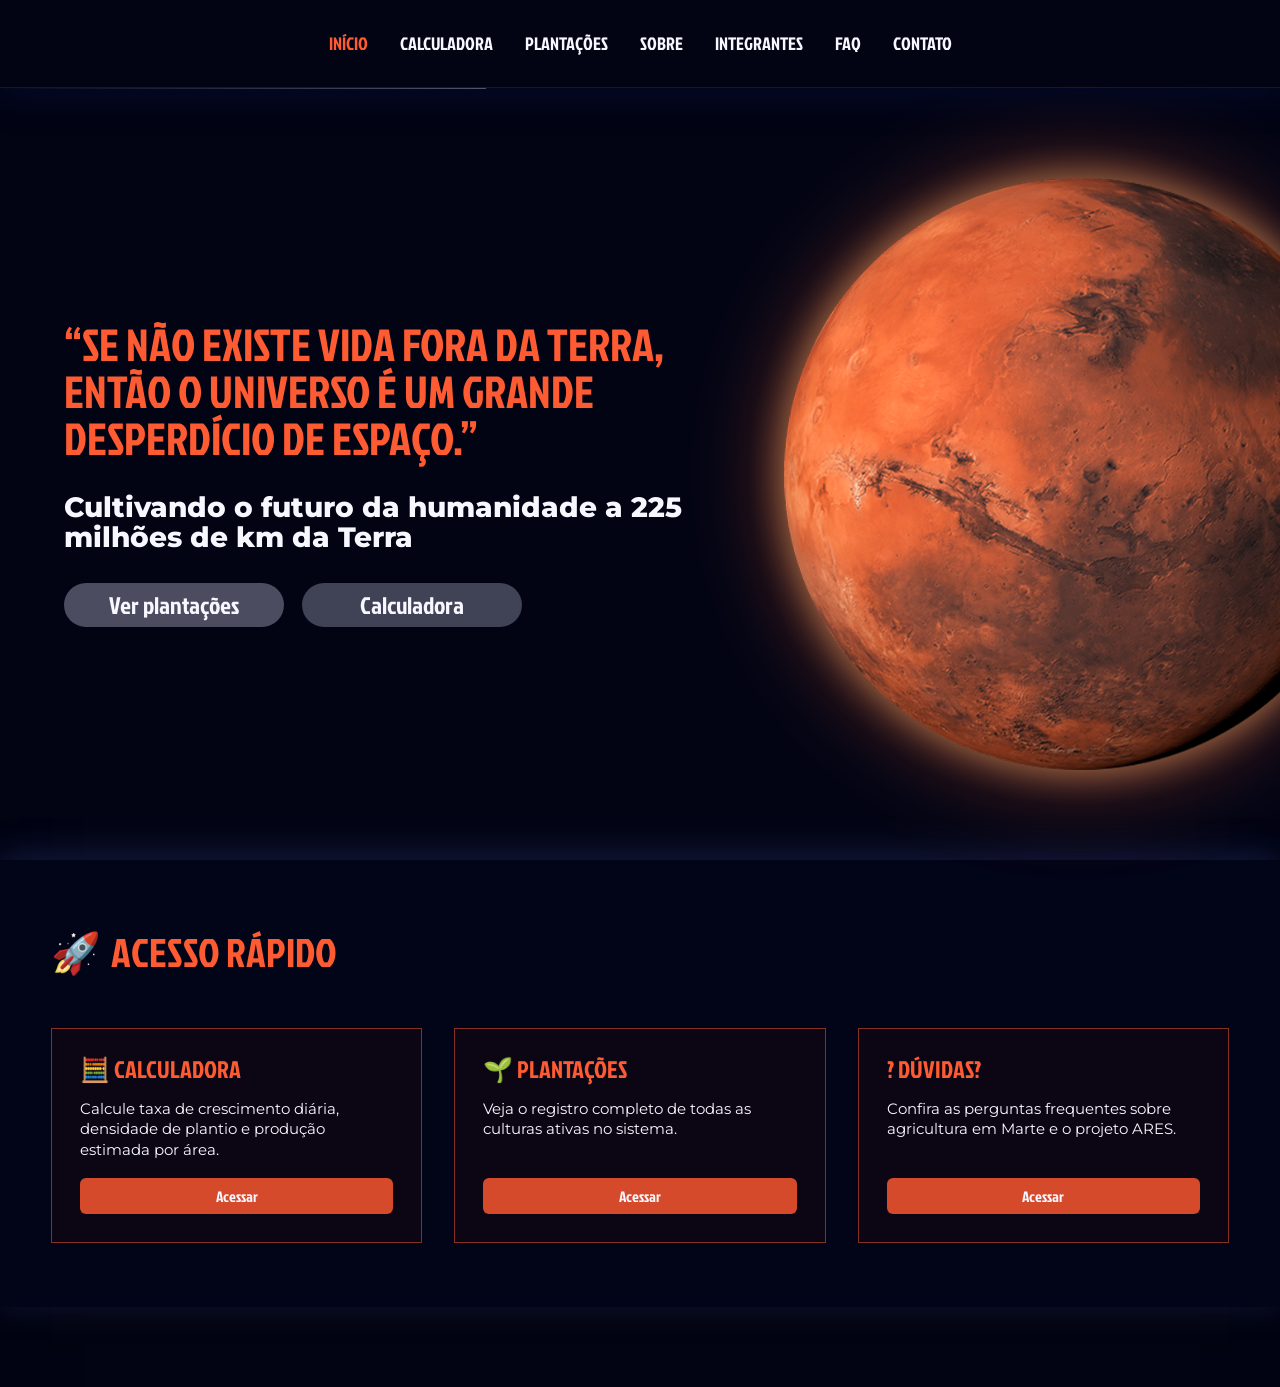
==== index.html @ 5e8f336f "página de inicio finalizada" ====
<!DOCTYPE html>
<html lang="pt-br">
<head>
    <meta charset="UTF-8">
    <meta name="viewport" content="width=device-width, initial-scale=1.0">
    <title>Global Solution</title>
    <link rel="stylesheet" href="css/style.css">
</head>
<body>
    <nav class="navbar" aria-label="Navega&ccedil;&atilde;o principal">

        <input class="nav-toggle" type="checkbox" id="nav-toggle" aria-label="Abrir menu">
        <label class="menu-button" for="nav-toggle" aria-label="Abrir menu">
            <span class="menu-icon"></span>
        </label>

        <div class="nav-links">
            <a class="nav-link active" href="index.html">In&iacute;cio</a>
            <a class="nav-link" href="calculadora.html">Calculadora</a>
            <a class="nav-link" href="plantacoes.html">Planta&ccedil;&otilde;es</a>
            <a class="nav-link" href="sobre.html">Sobre</a>
            <a class="nav-link" href="integrantes.html">Integrantes</a>
            <a class="nav-link" href="faq.html">FAQ</a>
            <a class="nav-link" href="contato.html">Contato</a>
        </div>
    </nav>

    <main>
        <section id="hero" aria-labelledby="hero-title">
            <div class="hero-content">
                <h1 id="hero-title">“Se não existe vida fora da Terra, então o universo é um grande desperdício de espaço.”</h1>
                <h2>Cultivando o futuro da humanidade a 225 milhões de km da Terra</h2>
                <div class="hero-actions" aria-label="A&ccedil;&otilde;es principais">
                    <a class="button" href="plantacoes.html">Ver planta&ccedil;&otilde;es</a>
                    <a class="button button-secondary" href="calculadora.html">Calculadora</a>
                </div>
            </div>

            <div class="hero-image" aria-hidden="true">
                <img src="assets/MARS.png" alt="">
            </div>
        </section>

        <section class="quick-access" aria-labelledby="quick-title">
            <h2 id="quick-title"><span aria-hidden="true">&#128640;</span> Acesso r&aacute;pido</h2>

            <div class="quick-grid">
                <article class="quick-card">
                    <h3><span aria-hidden="true">&#129518;</span> Calculadora</h3>
                    <p>Calcule taxa de crescimento di&aacute;ria, densidade de plantio e produ&ccedil;&atilde;o estimada por &aacute;rea.</p>
                    <a class="card-button" href="calculadora.html">Acessar</a>
                </article>

                <article class="quick-card">
                    <h3><span aria-hidden="true">&#127793;</span> Planta&ccedil;&otilde;es</h3>
                    <p>Veja o registro completo de todas as culturas ativas no sistema.</p>
                    <a class="card-button" href="plantacoes.html">Acessar</a>
                </article>

                <article class="quick-card">
                    <h3><span aria-hidden="true">?</span> D&uacute;vidas?</h3>
                    <p>Confira as perguntas frequentes sobre agricultura em Marte e o projeto ARES.</p>
                    <a class="card-button" href="faq.html">Acessar</a>
                </article>
            </div>
        </section>
    </main>
</body>
</html>
---- css/style.css ----
@import url('https://fonts.googleapis.com/css2?family=Jockey+One&family=Montserrat:wght@400;500;600;700;800&display=swap');

:root {
    --bg: #020414;
    --panel: #030518;
    --panel-soft: #080a22;
    --text: #f7f7ff;
    --muted: #d8d8e4;
    --accent: #ff5b32;
    --accent-dark: #d64a2c;
    --line: rgba(255, 91, 50, 0.5);
    --glow: rgba(77, 88, 184, 0.28);
}

* {
    box-sizing: border-box;
    margin: 0;
    padding: 0;
}

html {
    scroll-behavior: smooth;
}

body {
    min-height: 100vh;
    overflow-x: hidden;
    background-color: #020414;
    font-family: "Montserrat", sans-serif;
}
.navbar {
    height: 5.5rem;
    display: flex;
    align-items: center;
    justify-content: center;
    gap: 2rem;
    padding: 0 4%;
    border-bottom: 1px solid rgba(255, 255, 255, 0.08);
    box-shadow: 0 10px 34px rgba(9, 15, 59, 0.45);
    position: relative;
    z-index: 10;
}
.nav-toggle {
    display: none;
}
.menu-button {
    width: 2.75rem;
    height: 2.75rem;
    display: none;
    align-items: center;
    justify-content: center;
    border: 1px solid rgba(255, 91, 50, 0.55);
    border-radius: 8px;
    background: rgba(8, 10, 34, 0.82);
    cursor: pointer;
    position: absolute;
    margin-left: 80%;
}
.menu-icon,
.menu-icon::before,
.menu-icon::after {
    width: 1.375rem;
    height: 0.125rem;
    display: block;
    background: var(--text);
}
.menu-icon {
    position: relative;
}
.menu-icon::before,
.menu-icon::after {
    content: "";
    position: absolute;
}

.menu-icon::before {
    top: -0.4375rem;
}

.menu-icon::after {
    top: 0.4375rem;
}
.nav-links {
    display: flex;
    align-items: center;
    justify-content: center;
    gap: 2rem;
}
.nav-link {
    color: var(--text);
    font-family: "Jockey One", sans-serif;
    font-size: 1.1rem;
    font-weight: 500;
    line-height: 1;
    text-decoration: none;
    text-transform: uppercase;
    transition: color 0.2s ease, transform 0.2s ease;
    white-space: nowrap;
}
.nav-link:hover,
.nav-link:focus,
.nav-link.active {
    color: var(--accent);
}
.nav-link:focus-visible,
.menu-button:focus-visible,
.button:focus-visible,
.card-button:focus-visible {
    outline: 2px solid var(--accent);
    outline-offset: 4px;
}
main {
    width: 100%;
    margin: 0 auto;
    padding-bottom: 5rem;
}
#hero {
    min-height: 38rem;
    display: flex;
    align-items: center;
    justify-content: space-between;
    position: relative;
    padding-top: 3rem;
    padding-bottom: 3rem;
}
#hero::before {
    content: "";
    position: absolute;
    top: 0;
    left: 0;
    width: 38%;
    height: 0.0625rem;
    background: linear-gradient(90deg, transparent, rgba(255, 255, 255, 0.45));
}
.hero-content {
    width: 52%;
    display: flex;
    flex-direction: column;
    align-items: flex-start;
    gap: 1.875rem;
    z-index: 1;
    margin-left: 5%;
}

.hero-content h1,
.quick-access h2,
.quick-card h3 {
    font-family: "Jockey One", sans-serif;
    font-weight: 500;
    text-transform: uppercase;
    letter-spacing: 0;
}

.hero-content h1 {
    color: var(--accent);
    font-size: 2.8rem;
    line-height: 1.05;
}

.hero-content h2 {
    color: var(--text);
    font-size: 1.75rem;
    line-height: 1.08;
    font-family: "Montserrat", sans-serif;
    font-weight: 800;
}

.hero-actions {
    display: flex;
    flex-wrap: wrap;
    gap: 1.125rem;
    width: 100%;
}
.button,
.card-button {
    height: 2.75rem;
    display: flex;
    align-items: center;
    justify-content: center;
    border-radius: 30px;
    background: rgba(116, 118, 138, 0.64);
    color: var(--text);
    font-family: "Jockey One", sans-serif;
    font-size: 1.5rem;
    text-decoration: none;
    transition: transform 0.2s ease, background 0.2s ease;
}

.button {
    width: 13.75rem;
    padding: 0 1.5rem;
}

.button:hover,
.button:focus,
.card-button:hover,
.card-button:focus {
    background: var(--accent);
    transform: translateY(-2px);
}

.button-secondary {
    background: rgba(116, 118, 138, 0.55);
}
.hero-image {
    width: 42%;
    filter: drop-shadow(0 0 2.875rem rgba(255, 105, 52, 0.42));
}
.hero-image img {
    width: 100%;
    height: auto;
    display: block;
}
.quick-access {
    width: 100%;
    padding: 4rem 4%;
    background: rgba(3, 5, 24, 0.94);
    box-shadow: 0 -4px 2.125rem var(--glow), 0 1.5rem 3.375rem rgba(0, 0, 0, 0.38);
}

.quick-access h2 {
    display: flex;
    align-items: center;
    gap: 0.625rem;
    color: var(--accent);
    font-size: 2.5rem;
}

.quick-grid {
    display: grid;
    grid-template-columns: repeat(3, 1fr);
    gap: 2rem;
    margin-top: 3rem;
}

.quick-card {
    display: flex;
    flex-direction: column;
    align-items: flex-start;
    gap: 1.125rem;
    padding: 1.75rem;
    border: 1px solid var(--line);
    border-radius: 0;
    background: rgba(16, 7, 20, 0.72);
}
.quick-card h3 {
    color: var(--accent);
    font-size: 1.5rem;
    line-height: 1;
}

.quick-card p {
    color: var(--text);
    font-size: 0.95rem;
    line-height: 1.35;
}

.card-button {
    width: 100%;
    height: 2.25rem;
    margin-top: auto;
    border-radius: 6px;
    background: var(--accent-dark);
    font-size: 0.92rem;
}
/*--------------responsividade--------------------*/
@media (max-width: 1024px) {
    .navbar {
        gap: 1.25rem;
    }
    .nav-link {
        font-size: 0.95rem;
    }
    .hero-content h1 {
        font-size: 2.2rem;
    }
    .hero-content h2 {
        font-size: 1.4rem;
    }
    .quick-access h2 {
        font-size: 2rem;
    }
    .quick-card h3 {
        font-size: 1.25rem;
    }
    .quick-grid {
        gap: 1.25rem;
    }
}

@media (max-width: 768px) {

    .menu-button {
        display: flex;
    }
    .nav-links {
        display: none;
        flex-direction: column;
        align-items: flex-start;
        gap: 0;
        position: absolute;
        top: 5.5rem;
        left: 0;
        width: 100%;
        background: rgba(3, 5, 24, 0.98);
        border-top: 1px solid rgba(255, 91, 50, 0.3);
        padding: 1rem 0;
        z-index: 100;
    }
    .nav-toggle:checked ~ .nav-links {
        display: flex;
    }
    .nav-link {
        width: 100%;
        padding: 0.875rem 4%;
        font-size: 1rem;
        border-bottom: 1px solid rgba(255, 255, 255, 0.05);
    }
    .nav-link:last-child {
        border-bottom: none;
    }
    #hero {
        flex-direction: column;
        align-items: center;
        text-align: center;
        min-height: auto;
        padding-top: 2.5rem;
        padding-bottom: 2rem;
    }
    .hero-content {
        width: 100%;
        align-items: center;
        margin-left: 0;
    }
    .hero-content h1 {
        font-size: 1.9rem;
    }
    .hero-content h2 {
        font-size: 1.2rem;
    }
    .hero-actions {
        justify-content: center;
    }
    .hero-image {
        width: 100%;  
    }
    .quick-access {
        padding: 2.5rem 4%;
    }
    .quick-access h2 {
        font-size: 1.75rem;
    }
    .quick-grid {
        grid-template-columns: 1fr;
        gap: 1.25rem;
        margin-top: 2rem;
    }
    .quick-card {
        min-height: auto;
    }
}

@media (max-width: 600px) {
    .navbar {
        height: 4.5rem;
    }
    .nav-links {
        top: 4.5rem;
    }
    .menu-button {
        width: 2.5rem;
        height: 2.5rem;
    }
    main {
        width: 94%;
    }
    #hero {
        padding-top: 2rem;
    }
    .hero-content h1 {
        font-size: 1.6rem;
    }
    .hero-content h2 {
        font-size: 1.05rem;
    }
    .button {
        width: 100%;
    }
    .hero-image {
        width: 95%;
    }
    .quick-access h2 {
        font-size: 1.5rem;
    }
    .quick-card h3 {
        font-size: 1.15rem;
    }
    .quick-card p {
        font-size: 0.9rem;
    }
}

@media (max-width: 430px) {
    main {
        width: 96%;
    }
    .hero-content h1 {
        font-size: 1.35rem;
    }
    .hero-content h2 {
        font-size: 0.95rem;
    }
    .hero-image {
        width: 95%;
    }
    .quick-access {
        padding: 2rem 3%;
    }
    .quick-access h2 {
        font-size: 1.3rem;
    }
    .quick-card {
        padding: 1.25rem;
    }
    .quick-card h3 {
        font-size: 1.05rem;
    }
}
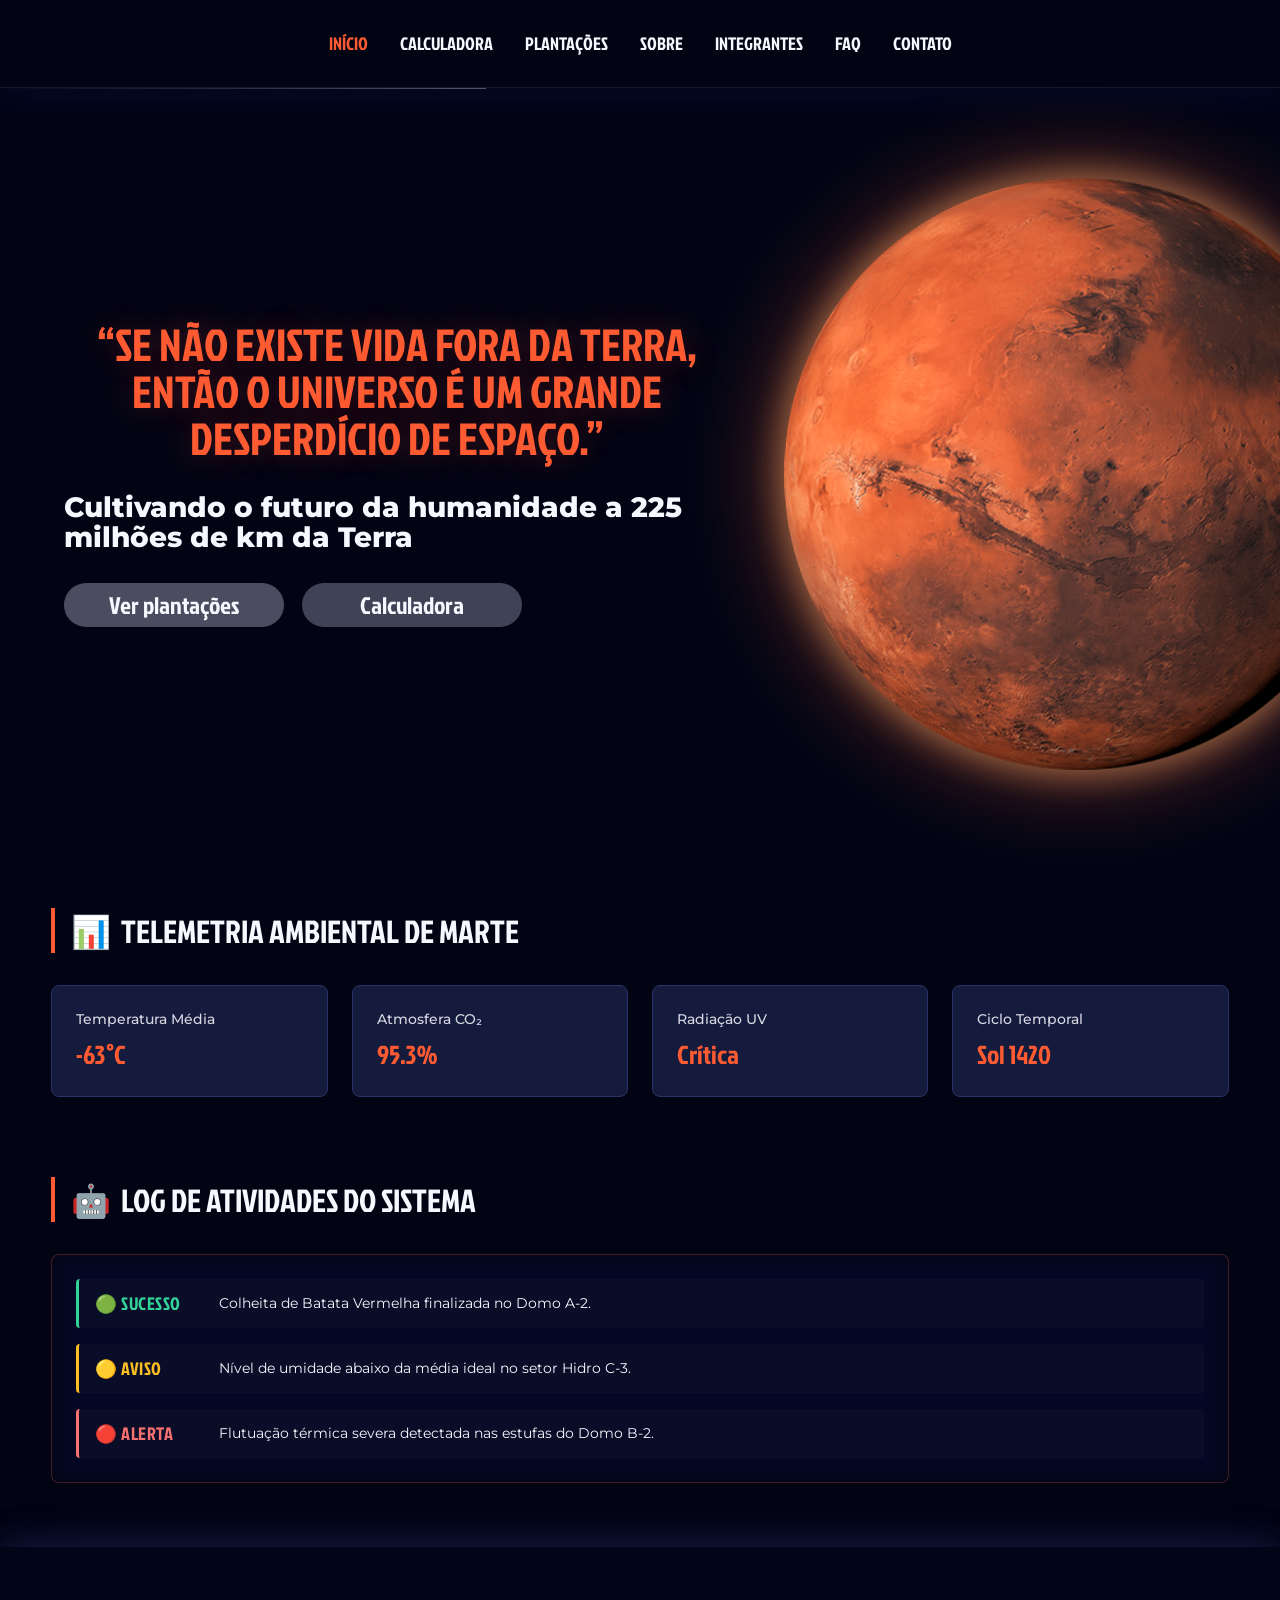
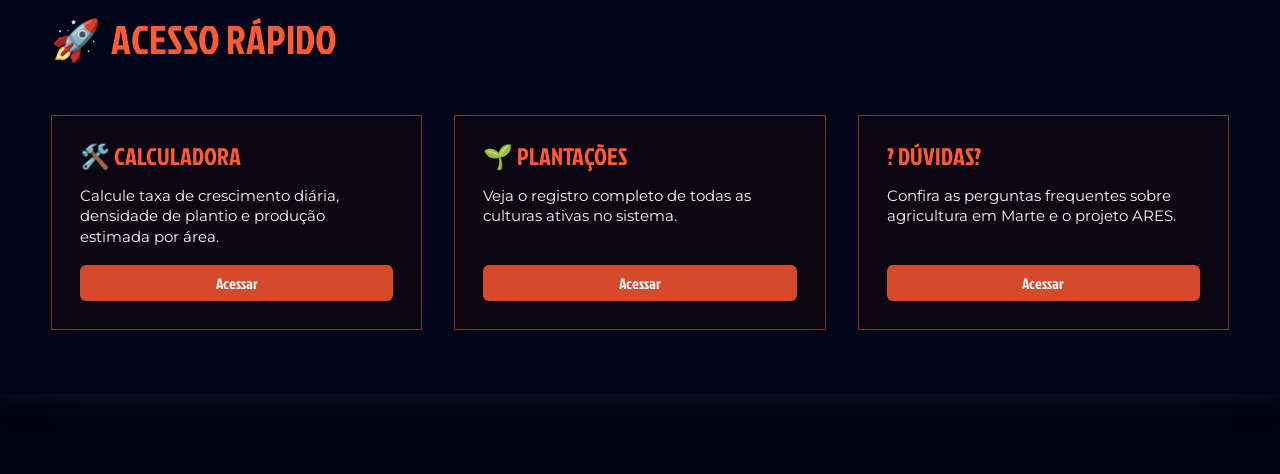
==== commit 65c2b225: "ajustes e finalização do projeto" ====
--- a/index.html
+++ b/index.html
@@ -7,17 +7,16 @@
     <link rel="stylesheet" href="css/style.css">
 </head>
 <body>
-    <nav class="navbar" aria-label="Navega&ccedil;&atilde;o principal">
-
+    <nav class="navbar" aria-label="Navegação principal">
         <input class="nav-toggle" type="checkbox" id="nav-toggle" aria-label="Abrir menu">
         <label class="menu-button" for="nav-toggle" aria-label="Abrir menu">
             <span class="menu-icon"></span>
         </label>
 
         <div class="nav-links">
-            <a class="nav-link active" href="index.html">In&iacute;cio</a>
+            <a class="nav-link active" href="index.html">Início</a>
             <a class="nav-link" href="calculadora.html">Calculadora</a>
-            <a class="nav-link" href="plantacoes.html">Planta&ccedil;&otilde;es</a>
+            <a class="nav-link" href="plantacoes.html">Plantações</a>
             <a class="nav-link" href="sobre.html">Sobre</a>
             <a class="nav-link" href="integrantes.html">Integrantes</a>
             <a class="nav-link" href="faq.html">FAQ</a>
@@ -30,8 +29,8 @@
             <div class="hero-content">
                 <h1 id="hero-title">“Se não existe vida fora da Terra, então o universo é um grande desperdício de espaço.”</h1>
                 <h2>Cultivando o futuro da humanidade a 225 milhões de km da Terra</h2>
-                <div class="hero-actions" aria-label="A&ccedil;&otilde;es principais">
-                    <a class="button" href="plantacoes.html">Ver planta&ccedil;&otilde;es</a>
+                <div class="hero-actions" aria-label="Ações principais">
+                    <a class="button" href="plantacoes.html">Ver plantações</a>
                     <a class="button button-secondary" href="calculadora.html">Calculadora</a>
                 </div>
             </div>
@@ -41,24 +40,68 @@
             </div>
         </section>
 
+        <section class="mars-environment" aria-labelledby="env-title">
+            <div class="env-container">
+                <h2 id="env-title"><span>📊</span> Telemetria Ambiental de Marte</h2>
+                <div class="env-grid">
+                    <div class="env-card">
+                        <span class="env-label">Temperatura Média</span>
+                        <p class="env-value">-63°C</p>
+                    </div>
+                    <div class="env-card">
+                        <span class="env-label">Atmosfera CO₂</span>
+                        <p class="env-value">95.3%</p>
+                    </div>
+                    <div class="env-card">
+                        <span class="env-label">Radiação UV</span>
+                        <p class="env-value">Crítica</p>
+                    </div>
+                    <div class="env-card">
+                        <span class="env-label">Ciclo Temporal</span>
+                        <p class="env-value">Sol 1420</p>
+                    </div>
+                </div>
+            </div>
+        </section>
+
+        <section class="system-logs" aria-labelledby="logs-title">
+            <div class="logs-container">
+                <h2 id="logs-title"><span>🤖</span> Log de Atividades do Sistema</h2>
+                <div class="logs-box">
+                    <div class="log-item success">
+                        <span class="log-status">🟢 SUCESSO</span>
+                        <span class="log-text">Colheita de Batata Vermelha finalizada no Domo A-2.</span>
+                    </div>
+                    <div class="log-item warning">
+                        <span class="log-status">🟡 AVISO</span>
+                        <span class="log-text">Nível de umidade abaixo da média ideal no setor Hidro C-3.</span>
+                    </div>
+                    <div class="log-item danger">
+                        <span class="log-status">🔴 ALERTA</span>
+                        <span class="log-text">Flutuação térmica severa detectada nas estufas do Domo B-2.</span>
+                    </div>
+                </div>
+            </div>
+        </section>
+
         <section class="quick-access" aria-labelledby="quick-title">
-            <h2 id="quick-title"><span aria-hidden="true">&#128640;</span> Acesso r&aacute;pido</h2>
+            <h2 id="quick-title"><span aria-hidden="true">🚀</span> Acesso rápido</h2>
 
             <div class="quick-grid">
                 <article class="quick-card">
-                    <h3><span aria-hidden="true">&#129518;</span> Calculadora</h3>
-                    <p>Calcule taxa de crescimento di&aacute;ria, densidade de plantio e produ&ccedil;&atilde;o estimada por &aacute;rea.</p>
+                    <h3><span aria-hidden="true">🛠️</span> Calculadora</h3>
+                    <p>Calcule taxa de crescimento diária, densidade de plantio e produção estimada por área.</p>
                     <a class="card-button" href="calculadora.html">Acessar</a>
                 </article>
 
                 <article class="quick-card">
-                    <h3><span aria-hidden="true">&#127793;</span> Planta&ccedil;&otilde;es</h3>
+                    <h3><span aria-hidden="true">🌱</span> Plantações</h3>
                     <p>Veja o registro completo de todas as culturas ativas no sistema.</p>
                     <a class="card-button" href="plantacoes.html">Acessar</a>
                 </article>
 
                 <article class="quick-card">
-                    <h3><span aria-hidden="true">?</span> D&uacute;vidas?</h3>
+                    <h3><span aria-hidden="true">?</span> Dúvidas?</h3>
                     <p>Confira as perguntas frequentes sobre agricultura em Marte e o projeto ARES.</p>
                     <a class="card-button" href="faq.html">Acessar</a>
                 </article>
@@ -66,4 +109,4 @@
         </section>
     </main>
 </body>
-</html>
+</html>
--- a/css/style.css
+++ b/css/style.css
@@ -28,6 +28,7 @@
     background-color: #020414;
     font-family: "Montserrat", sans-serif;
 }
+
 .navbar {
     height: 5.5rem;
     display: flex;
@@ -40,9 +41,11 @@
     position: relative;
     z-index: 10;
 }
+
 .nav-toggle {
     display: none;
 }
+
 .menu-button {
     width: 2.75rem;
     height: 2.75rem;
@@ -56,6 +59,7 @@
     position: absolute;
     margin-left: 80%;
 }
+
 .menu-icon,
 .menu-icon::before,
 .menu-icon::after {
@@ -64,9 +68,11 @@
     display: block;
     background: var(--text);
 }
+
 .menu-icon {
     position: relative;
 }
+
 .menu-icon::before,
 .menu-icon::after {
     content: "";
@@ -80,12 +86,14 @@
 .menu-icon::after {
     top: 0.4375rem;
 }
+
 .nav-links {
     display: flex;
     align-items: center;
     justify-content: center;
     gap: 2rem;
 }
+
 .nav-link {
     color: var(--text);
     font-family: "Jockey One", sans-serif;
@@ -97,11 +105,13 @@
     transition: color 0.2s ease, transform 0.2s ease;
     white-space: nowrap;
 }
+
 .nav-link:hover,
 .nav-link:focus,
 .nav-link.active {
     color: var(--accent);
 }
+
 .nav-link:focus-visible,
 .menu-button:focus-visible,
 .button:focus-visible,
@@ -109,11 +119,13 @@
     outline: 2px solid var(--accent);
     outline-offset: 4px;
 }
+
 main {
     width: 100%;
     margin: 0 auto;
     padding-bottom: 5rem;
 }
+
 #hero {
     min-height: 38rem;
     display: flex;
@@ -123,6 +135,7 @@
     padding-top: 3rem;
     padding-bottom: 3rem;
 }
+
 #hero::before {
     content: "";
     position: absolute;
@@ -132,6 +145,7 @@
     height: 0.0625rem;
     background: linear-gradient(90deg, transparent, rgba(255, 255, 255, 0.45));
 }
+
 .hero-content {
     width: 52%;
     display: flex;
@@ -144,7 +158,9 @@
 
 .hero-content h1,
 .quick-access h2,
-.quick-card h3 {
+.quick-card h3,
+.mars-environment h2,
+.system-logs h2 {
     font-family: "Jockey One", sans-serif;
     font-weight: 500;
     text-transform: uppercase;
@@ -171,6 +187,7 @@
     gap: 1.125rem;
     width: 100%;
 }
+
 .button,
 .card-button {
     height: 2.75rem;
@@ -202,15 +219,112 @@
 .button-secondary {
     background: rgba(116, 118, 138, 0.55);
 }
+
 .hero-image {
     width: 42%;
     filter: drop-shadow(0 0 2.875rem rgba(255, 105, 52, 0.42));
 }
+
 .hero-image img {
     width: 100%;
     height: auto;
     display: block;
 }
+
+.mars-environment {
+    width: 100%;
+    padding: 3rem 4%;
+    background: rgba(2, 4, 20, 0.5);
+}
+
+.env-container, .logs-container {
+    max-width: 1200px;
+    margin: 0 auto;
+}
+
+.mars-environment h2, .system-logs h2 {
+    display: flex;
+    align-items: center;
+    gap: 0.625rem;
+    color: var(--text);
+    font-size: 2rem;
+    margin-bottom: 2rem;
+    border-left: 4px solid var(--accent);
+    padding-left: 1rem;
+}
+
+.env-grid {
+    display: grid;
+    grid-template-columns: repeat(4, 1fr);
+    gap: 1.5rem;
+}
+
+.env-card {
+    background: #151b3d;
+    border: 1px solid #2a3366;
+    border-radius: 8px;
+    padding: 1.5rem;
+    display: flex;
+    flex-direction: column;
+    gap: 0.5rem;
+}
+
+.env-label {
+    color: var(--muted);
+    font-size: 0.9rem;
+    font-weight: 500;
+}
+
+.env-value {
+    color: var(--accent);
+    font-size: 1.6rem;
+    font-family: "Jockey One", sans-serif;
+}
+
+.system-logs {
+    width: 100%;
+    padding: 2rem 4% 4rem 4%;
+}
+
+.logs-box {
+    background: #050824;
+    border: 1px solid rgba(255, 91, 50, 0.25);
+    border-radius: 8px;
+    padding: 1.5rem;
+    display: flex;
+    flex-direction: column;
+    gap: 1rem;
+    box-shadow: inset 0 0 20px rgba(0, 0, 0, 0.6);
+}
+
+.log-item {
+    display: flex;
+    align-items: center;
+    gap: 1.5rem;
+    padding: 0.75rem 1rem;
+    border-radius: 4px;
+    background: rgba(255, 255, 255, 0.02);
+    font-size: 0.9rem;
+}
+
+.log-status {
+    font-family: "Jockey One", sans-serif;
+    font-size: 1.1rem;
+    letter-spacing: 0.5px;
+    min-width: 100px;
+}
+
+.log-text {
+    color: var(--text);
+}
+
+.log-item.success { border-left: 3px solid #34d399; }
+.log-item.success .log-status { color: #34d399; }
+.log-item.warning { border-left: 3px solid #fbbf24; }
+.log-item.warning .log-status { color: #fbbf24; }
+.log-item.danger { border-left: 3px solid #f87171; }
+.log-item.danger .log-status { color: #f87171; }
+
 .quick-access {
     width: 100%;
     padding: 4rem 4%;
@@ -243,6 +357,7 @@
     border-radius: 0;
     background: rgba(16, 7, 20, 0.72);
 }
+
 .quick-card h3 {
     color: var(--accent);
     font-size: 1.5rem;
@@ -263,7 +378,16 @@
     background: var(--accent-dark);
     font-size: 0.92rem;
 }
-/*--------------responsividade--------------------*/
+
+h1 {
+    color: var(--accent);
+    font-size: 4rem;
+    text-shadow: 0 0 2rem rgba(255, 94, 58, 0.3);
+    font-family: "Jockey One", sans-serif;
+    font-weight: 500;
+    text-align: center;
+}
+
 @media (max-width: 1024px) {
     .navbar {
         gap: 1.25rem;
@@ -277,6 +401,10 @@
     .hero-content h2 {
         font-size: 1.4rem;
     }
+    .env-grid {
+        grid-template-columns: repeat(2, 1fr);
+        gap: 1.25rem;
+    }
     .quick-access h2 {
         font-size: 2rem;
     }
@@ -289,7 +417,6 @@
 }
 
 @media (max-width: 768px) {
-
     .menu-button {
         display: flex;
     }
@@ -344,6 +471,17 @@
     .hero-image {
         width: 100%;  
     }
+    .mars-environment h2, .system-logs h2 {
+        font-size: 1.6rem;
+    }
+    .log-item {
+        flex-direction: column;
+        align-items: flex-start;
+        gap: 0.4rem;
+    }
+    .log-status {
+        min-width: auto;
+    }
     .quick-access {
         padding: 2.5rem 4%;
     }
@@ -389,6 +527,10 @@
     .hero-image {
         width: 95%;
     }
+    .env-grid {
+        grid-template-columns: 1fr;
+        gap: 1rem;
+    }
     .quick-access h2 {
         font-size: 1.5rem;
     }
@@ -413,6 +555,9 @@
     .hero-image {
         width: 95%;
     }
+    .mars-environment h2, .system-logs h2 {
+        font-size: 1.4rem;
+    }
     .quick-access {
         padding: 2rem 3%;
     }
